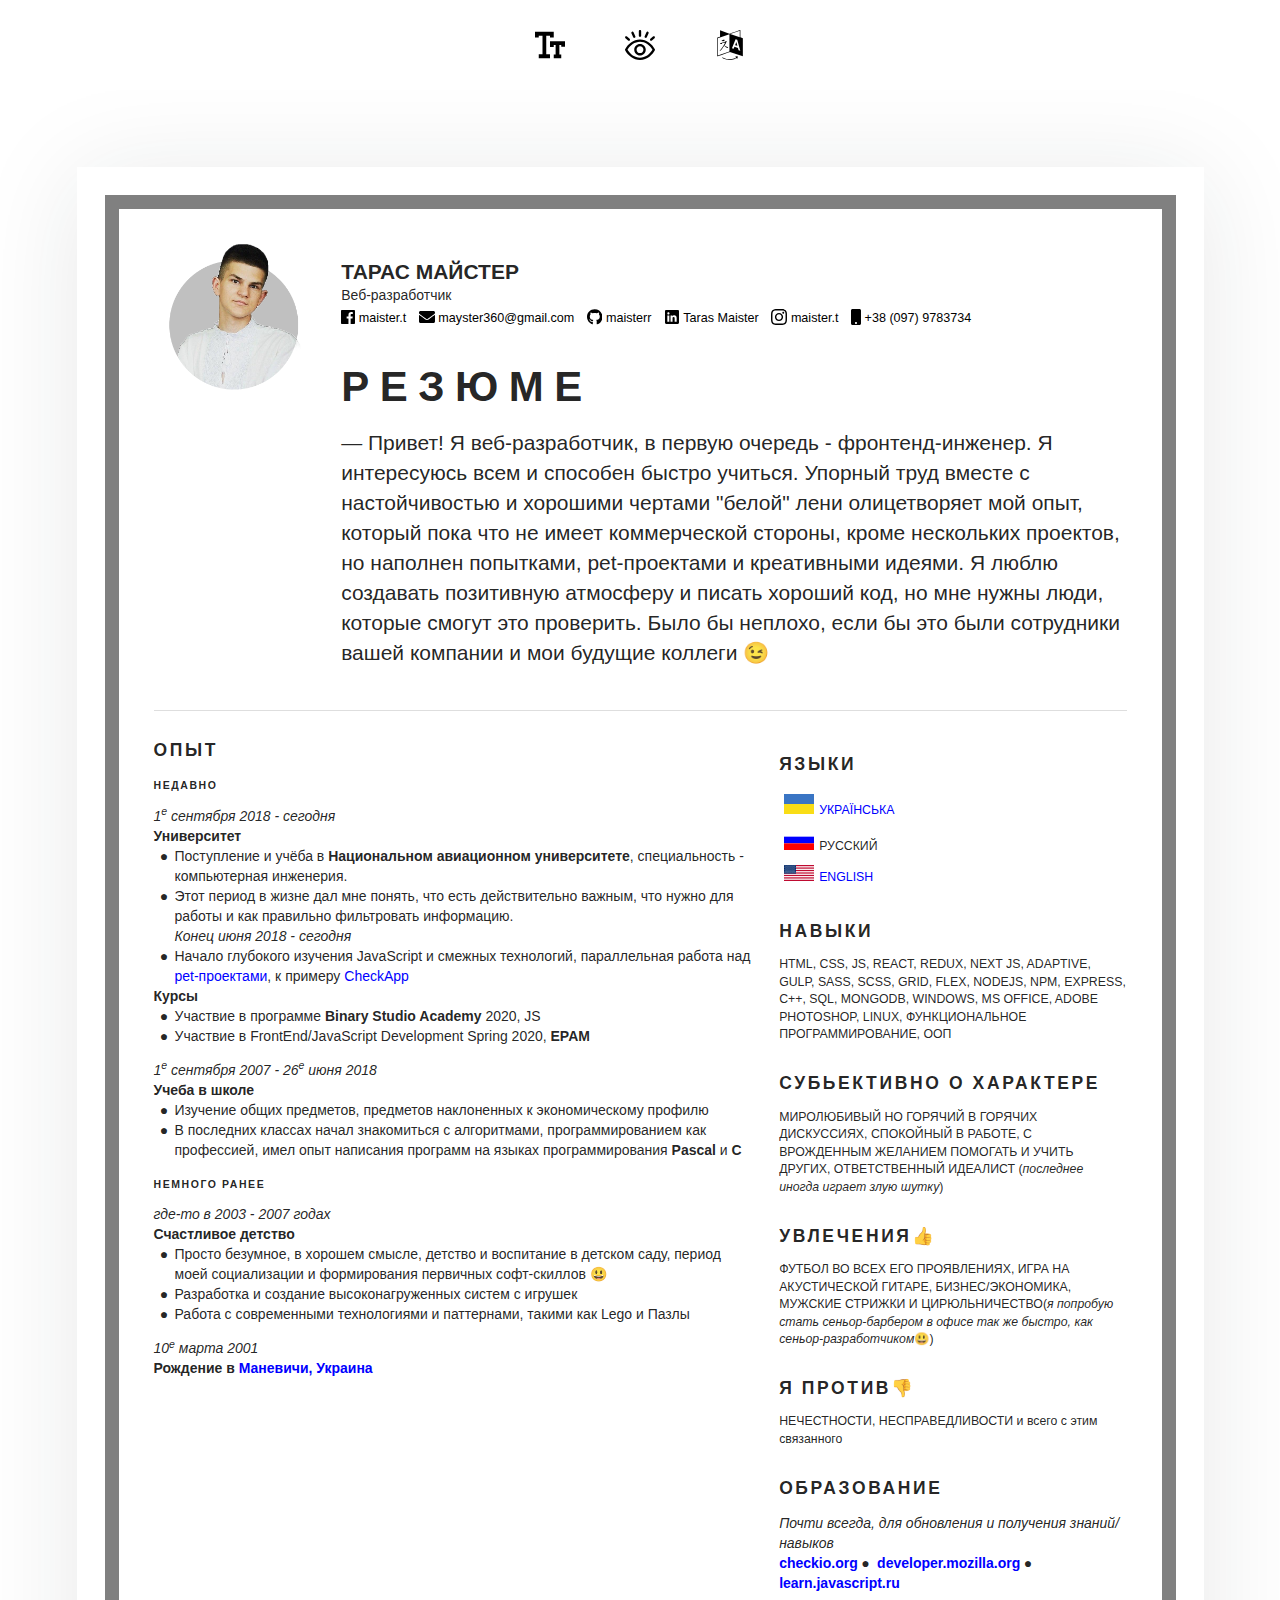
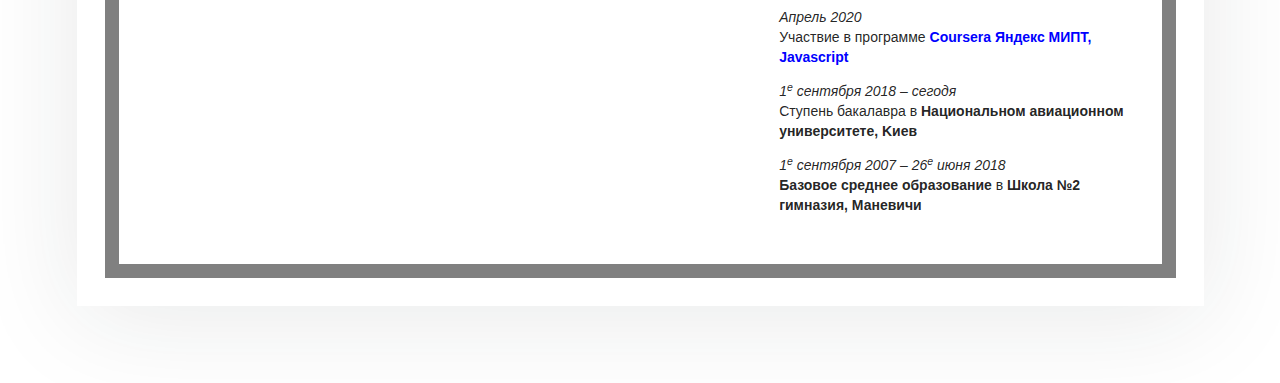
==== ru/index.html @ 19a59d77 "add change language accesability button" ====
<!DOCTYPE html>
<html lang="ru">
  <head>
    <meta charset="utf-8">
    <meta http-equiv="x-ua-compatible" content="ie=edge">
    <meta name="description" content="Мой сообственный собственный сайт.">
    <meta name="google" content="nositelinkssearchbox">
    <meta name="google" content="notranslate">
    <meta name="googlebot" content="index,follow">
    <meta name="robots" content="index,follow">
    <meta name="subject" content="Это просто резюме.">
    <meta name="twitter:card" content="summary_large_image">
    <meta name="viewport" content="width=device-width, initial-scale=1">
    <meta name="theme-color" content="white">
    <meta property="og:description" content="&mdash; Привет! Я веб-разработчик, в первую очередь - фронтенд-инженер. Я интересуюсь всем и способен быстро учиться.
Упорный труд вместе с настойчивостью и хорошими чертами лени олицетворяет мой опыт, который пока что не имеет коммерческой стороны, кроме нескольких проектов, но наполнен попытками, pet-проектами и креативными идеями. Я люблю создавать позитивную атмосферу и писать хороший код, но мне нужны люди, которые смогут это проверить. Было бы неплохо, если бы это были сотрудники вашей компании и мои будущие коллеги">
    <meta property="og:locale" content="ru_RU">
    <meta property="og:title" content="Тарас Майстер &mdash; Резюме">
    <meta property="og:type" content="website">
    <link rel="apple-touch-icon-precomposed" sizes="57x57" href="../assets/images/favicon/apple-touch-icon-57x57.png" />
    <link rel="apple-touch-icon-precomposed" sizes="114x114" href="../assets/images/favicon/apple-touch-icon-114x114.png" />
    <link rel="apple-touch-icon-precomposed" sizes="72x72" href="../assets/images/favicon/apple-touch-icon-72x72.png" />
    <link rel="apple-touch-icon-precomposed" sizes="144x144" href="../assets/images/favicon/apple-touch-icon-144x144.png" />
    <link rel="apple-touch-icon-precomposed" sizes="60x60" href="../assets/images/favicon/apple-touch-icon-60x60.png" />
    <link rel="apple-touch-icon-precomposed" sizes="120x120" href="../assets/images/favicon/apple-touch-icon-120x120.png" />
    <link rel="apple-touch-icon-precomposed" sizes="76x76" href="../assets/images/favicon/apple-touch-icon-76x76.png" />
    <link rel="apple-touch-icon-precomposed" sizes="152x152" href="../assets/images/favicon/apple-touch-icon-152x152.png" />
    <link rel="icon" type="image/png" href="../assets/images/favicon/favicon-196x196.png" sizes="196x196" />
    <link rel="icon" type="image/png" href="../assets/images/favicon/favicon-96x96.png" sizes="96x96" />
    <link rel="icon" type="image/png" href="../assets/images/favicon/favicon-32x32.png" sizes="32x32" />
    <link rel="icon" type="image/png" href="../assets/images/favicon/favicon-16x16.png" sizes="16x16" />
    <link rel="icon" type="image/png" href="../assets/images/favicon/favicon-128.png" sizes="128x128" />
    <meta name="application-name" content="&nbsp;"/>
    <meta name="msapplication-TileColor" content="#FFFFFF" />
    <meta name="msapplication-TileImage" content="../assets/images/favicon/mstile-144x144.png" />
    <meta name="msapplication-square70x70logo" content="../assets/images/favicon/mstile-70x70.png" />
    <meta name="msapplication-square150x150logo" content="../assets/images/favicon/mstile-150x150.png" />
    <meta name="msapplication-wide310x150logo" content="../assets/images/favicon/mstile-310x150.png" />
    <meta name="msapplication-square310x310logo" content="../assets/images/favicon/mstile-310x310.png" />

    <title>Тарас Майстер &mdash; Резюме</title>
    <link rel="stylesheet" href="../assets/styles/base.css">
    <link rel="stylesheet" href="../assets/styles/style.css">
  </head>
  <body>
  <div class="accessibility">
    <svg xmlns="http://www.w3.org/2000/svg" id="font-size" class="accessibility-icon" viewBox="0 0 467.765 467.765">
      <title>Изменить размер шрифта</title>
      <path d="m175.412 87.706h58.471v29.235h58.471v-87.706h-292.354v87.706h58.471v-29.235h58.471v292.353h-58.471v58.471h175.383v-58.471h-58.442z"/><path d="m233.882 175.412v87.706h58.471v-29.235h29.235v146.176h-29.235v58.471h116.941v-58.471h-29.235v-146.177h29.235v29.235h58.471v-87.706h-233.883z"/></svg>
    <svg xmlns="http://www.w3.org/2000/svg" id="color-inversion" class="accessibility-icon" viewBox="0 0 512 512">
      <title>Инвертировать цвета</title>
      <g><path d="m509.796 326.874c-44.857-87.465-142.483-166.874-253.796-166.874-112.094 0-209.436 80.377-253.796 166.874-2.938 5.729-2.938 12.523 0 18.253 44.857 87.464 142.483 166.873 253.796 166.873 126.04 0 218.947-98.922 253.796-166.874 2.938-5.729 2.938-12.523 0-18.252zm-253.796 145.126c-90.776 0-166.974-60.307-212.956-136 45.473-74.855 121.428-136 212.956-136 91.137 0 167.232 60.735 212.956 136-46.194 76.038-122.697 136-212.956 136zm-249.697-360.828c7.39-8.209 20.037-8.871 28.246-1.48l44.544 40.107c8.208 7.392 8.871 20.037 1.48 28.246-7.391 8.21-20.038 8.87-28.246 1.48l-44.544-40.108c-8.208-7.39-8.871-20.036-1.48-28.245zm229.697-11.172v-80c0-11.045 8.954-20 20-20s20 8.955 20 20v80c0 11.045-8.954 20-20 20s-20-8.955-20-20zm-126.8-44.545c-4.493-10.091.045-21.913 10.136-26.406 10.092-4.493 21.913.045 26.406 10.136l30.587 68.7c4.493 10.09-.045 21.913-10.136 26.406-10.062 4.479-21.898-.014-26.406-10.136zm322.227 122.59c-7.391-8.208-6.729-20.854 1.48-28.246l44.544-40.107c8.208-7.391 20.855-6.729 28.246 1.48 7.391 8.208 6.729 20.854-1.48 28.245l-44.544 40.108c-8.211 7.392-20.856 6.727-28.246-1.48zm-95.757-70.16 30.587-68.7c4.493-10.091 16.315-14.629 26.406-10.136s14.629 16.315 10.136 26.406l-30.587 68.699c-4.513 10.137-16.36 14.609-26.406 10.137-10.09-4.493-14.628-16.315-10.136-26.406zm-79.67 129.865c-54.175 0-98.25 44.075-98.25 98.25s44.075 98.25 98.25 98.25 98.25-44.075 98.25-98.25-44.075-98.25-98.25-98.25zm0 156.5c-32.119 0-58.25-26.131-58.25-58.25s26.131-58.25 58.25-58.25 58.25 26.131 58.25 58.25-26.131 58.25-58.25 58.25z"/></g></svg>
    <svg xmlns="http://www.w3.org/2000/svg" id="language-switch" class="accessibility-icon" viewBox="0 0 1792 1792">
      <title>Изменить язык</title>
      <path d="M782 1078q-1 3-12.5-.5t-31.5-11.5l-20-9q-44-20-87-49-7-5-41-31.5t-38-28.5q-67 103-134 181-81 95-105 110-4 2-19.5 4t-18.5 0q6-4 82-92 21-24 85.5-115t78.5-118q17-30 51-98.5t36-77.5q-8-1-110 33-8 2-27.5 7.5t-34.5 9.5-17 5q-2 2-2 10.5t-1 9.5q-5 10-31 15-23 7-47 0-18-4-28-21-4-6-5-23 6-2 24.5-5t29.5-6q58-16 105-32 100-35 102-35 10-2 43-19.5t44-21.5q9-3 21.5-8t14.5-5.5 6 .5q2 12-1 33 0 2-12.5 27t-26.5 53.5-17 33.5q-25 50-77 131l64 28q12 6 74.5 32t67.5 28q4 1 10.5 25.5t4.5 30.5zm-205-486q3 15-4 28-12 23-50 38-30 12-60 12-26-3-49-26-14-15-18-41l1-3q3 3 19.5 5t26.5 0 58-16q36-12 55-14 17 0 21 17zm698 129l63 227-139-42zm-1108 800l694-232v-1032l-694 233v1031zm1241-317l102 31-181-657-100-31-216 536 102 31 45-110 211 65zm-503-962l573 184v-380zm311 1323l158 13-54 160-40-66q-130 83-276 108-58 12-91 12h-84q-79 0-199.5-39t-183.5-85q-8-7-8-16 0-8 5-13.5t13-5.5q4 0 18 7.5t30.5 16.5 20.5 11q73 37 159.5 61.5t157.5 24.5q95 0 167-14.5t157-50.5q15-7 30.5-15.5t34-19 28.5-16.5zm448-1079v1079l-774-246q-14 6-375 127.5t-368 121.5q-13 0-18-13 0-1-1-3v-1078q3-9 4-10 5-6 20-11 106-35 149-50v-384l558 198q2 0 160.5-55t316-108.5 161.5-53.5q20 0 20 21v418z"/></svg>
  </div>
  <main>
    <article>
      <div class="page" style="border-color: gray;">
        <div class="stackable grid">
          <div class="row">
            <div class="three wide center aligned column">
              <div class="avatar-wrapper">
                <object class="avatar" data="../assets/images/avatar.png" role="img" aria-label="My photo"></object>
              </div>
            </div>
            <div class="thirteen wide column">
              <div class="stackable grid">
                <div class="sixteen wide column">
                  <h1 class="name">Тарас Майстер</h1>
                  <div class="job">Веб-разработчик</div>
                  <ul class="contacts">
                    <li>
                      <a href="https://www.facebook.com/maister.t" rel="author" class="facebook">
                        <svg class="icon" xmlns="http://www.w3.org/2000/svg" viewBox="0 0 448 512"><path d="M448 56.7v398.5c0 13.7-11.1 24.7-24.7 24.7H309.1V306.5h58.2l8.7-67.6h-67v-43.2c0-19.6 5.4-32.9 33.5-32.9h35.8v-60.5c-6.2-.8-27.4-2.7-52.2-2.7-51.6 0-87 31.5-87 89.4v49.9h-58.4v67.6h58.4V480H24.7C11.1 480 0 468.9 0 455.3V56.7C0 43.1 11.1 32 24.7 32h398.5c13.7 0 24.8 11.1 24.8 24.7z"/></svg>
                        <span>maister.t</span>
                      </a>
                    </li>
                    <li>
                      <a href="mailto:mayster360@gmail.com" rel="author" class="mail">
                        <svg class="icon" xmlns="http://www.w3.org/2000/svg" viewBox="0 0 512 512"><path d="M502.3 190.8c3.9-3.1 9.7-.2 9.7 4.7V400c0 26.5-21.5 48-48 48H48c-26.5 0-48-21.5-48-48V195.6c0-5 5.7-7.8 9.7-4.7 22.4 17.4 52.1 39.5 154.1 113.6 21.1 15.4 56.7 47.8 92.2 47.6 35.7.3 72-32.8 92.3-47.6 102-74.1 131.6-96.3 154-113.7zM256 320c23.2.4 56.6-29.2 73.4-41.4 132.7-96.3 142.8-104.7 173.4-128.7 5.8-4.5 9.2-11.5 9.2-18.9v-19c0-26.5-21.5-48-48-48H48C21.5 64 0 85.5 0 112v19c0 7.4 3.4 14.3 9.2 18.9 30.6 23.9 40.7 32.4 173.4 128.7 16.8 12.2 50.2 41.8 73.4 41.4z"></path></svg>
                        <span>mayster360@gmail.com</span>
                      </a>
                    </li>
                    <li>
                      <a href="https://github.com/maisterr" rel="author" class="github">
                        <svg class="icon" xmlns="http://www.w3.org/2000/svg" viewBox="0 0 496 512"><path d="M165.9 397.4c0 2-2.3 3.6-5.2 3.6-3.3.3-5.6-1.3-5.6-3.6 0-2 2.3-3.6 5.2-3.6 3-.3 5.6 1.3 5.6 3.6zm-31.1-4.5c-.7 2 1.3 4.3 4.3 4.9 2.6 1 5.6 0 6.2-2s-1.3-4.3-4.3-5.2c-2.6-.7-5.5.3-6.2 2.3zm44.2-1.7c-2.9.7-4.9 2.6-4.6 4.9.3 2 2.9 3.3 5.9 2.6 2.9-.7 4.9-2.6 4.6-4.6-.3-1.9-3-3.2-5.9-2.9zM244.8 8C106.1 8 0 113.3 0 252c0 110.9 69.8 205.8 169.5 239.2 12.8 2.3 17.3-5.6 17.3-12.1 0-6.2-.3-40.4-.3-61.4 0 0-70 15-84.7-29.8 0 0-11.4-29.1-27.8-36.6 0 0-22.9-15.7 1.6-15.4 0 0 24.9 2 38.6 25.8 21.9 38.6 58.6 27.5 72.9 20.9 2.3-16 8.8-27.1 16-33.7-55.9-6.2-112.3-14.3-112.3-110.5 0-27.5 7.6-41.3 23.6-58.9-2.6-6.5-11.1-33.3 2.6-67.9 20.9-6.5 69 27 69 27 20-5.6 41.5-8.5 62.8-8.5s42.8 2.9 62.8 8.5c0 0 48.1-33.6 69-27 13.7 34.7 5.2 61.4 2.6 67.9 16 17.7 25.8 31.5 25.8 58.9 0 96.5-58.9 104.2-114.8 110.5 9.2 7.9 17 22.9 17 46.4 0 33.7-.3 75.4-.3 83.6 0 6.5 4.6 14.4 17.3 12.1C428.2 457.8 496 362.9 496 252 496 113.3 383.5 8 244.8 8zM97.2 352.9c-1.3 1-1 3.3.7 5.2 1.6 1.6 3.9 2.3 5.2 1 1.3-1 1-3.3-.7-5.2-1.6-1.6-3.9-2.3-5.2-1zm-10.8-8.1c-.7 1.3.3 2.9 2.3 3.9 1.6 1 3.6.7 4.3-.7.7-1.3-.3-2.9-2.3-3.9-2-.6-3.6-.3-4.3.7zm32.4 35.6c-1.6 1.3-1 4.3 1.3 6.2 2.3 2.3 5.2 2.6 6.5 1 1.3-1.3.7-4.3-1.3-6.2-2.2-2.3-5.2-2.6-6.5-1zm-11.4-14.7c-1.6 1-1.6 3.6 0 5.9 1.6 2.3 4.3 3.3 5.6 2.3 1.6-1.3 1.6-3.9 0-6.2-1.4-2.3-4-3.3-5.6-2z"/></svg>
                        <span>maisterr</span>
                      </a>
                    </li>
                    <li>
                      <a href="https://www.linkedin.com/in/taras-maister-688119186/" rel="author" class="linkedin">
                        <svg class="icon" xmlns="http://www.w3.org/2000/svg" viewBox="0 0 512 512"><path d="M444.17 32H70.28C49.85 32 32 46.7 32 66.89v374.72C32 461.91 49.85 480 70.28 480h373.78c20.54 0 35.94-18.21 35.94-38.39V66.89C480.12 46.7 464.6 32 444.17 32zm-273.3 373.43h-64.18V205.88h64.18zM141 175.54h-.46c-20.54 0-33.84-15.29-33.84-34.43c0-19.49 13.65-34.42 34.65-34.42s33.85 14.82 34.31 34.42c-.01 19.14-13.31 34.43-34.66 34.43zm264.43 229.89h-64.18V296.32c0-26.14-9.34-44-32.56-44c-17.74 0-28.24 12-32.91 23.69c-1.75 4.2-2.22 9.92-2.22 15.76v113.66h-64.18V205.88h64.18v27.77c9.34-13.3 23.93-32.44 57.88-32.44c42.13 0 74 27.77 74 87.64z"/></svg>
                        <span>Taras Maister</span>
                      </a>
                    </li>
                    <li>
                      <a href="https://instagram.com/maister.t" rel="author" class="instagram">
                        <svg class="icon" xmlns="http://www.w3.org/2000/svg" viewBox="0 0 511 511.9"><path d="m510.949219 150.5c-1.199219-27.199219-5.597657-45.898438-11.898438-62.101562-6.5-17.199219-16.5-32.597657-29.601562-45.398438-12.800781-13-28.300781-23.101562-45.300781-29.5-16.296876-6.300781-34.898438-10.699219-62.097657-11.898438-27.402343-1.300781-36.101562-1.601562-105.601562-1.601562s-78.199219.300781-105.5 1.5c-27.199219 1.199219-45.898438 5.601562-62.097657 11.898438-17.203124 6.5-32.601562 16.5-45.402343 29.601562-13 12.800781-23.097657 28.300781-29.5 45.300781-6.300781 16.300781-10.699219 34.898438-11.898438 62.097657-1.300781 27.402343-1.601562 36.101562-1.601562 105.601562s.300781 78.199219 1.5 105.5c1.199219 27.199219 5.601562 45.898438 11.902343 62.101562 6.5 17.199219 16.597657 32.597657 29.597657 45.398438 12.800781 13 28.300781 23.101562 45.300781 29.5 16.300781 6.300781 34.898438 10.699219 62.101562 11.898438 27.296876 1.203124 36 1.5 105.5 1.5s78.199219-.296876 105.5-1.5c27.199219-1.199219 45.898438-5.597657 62.097657-11.898438 34.402343-13.300781 61.601562-40.5 74.902343-74.898438 6.296876-16.300781 10.699219-34.902343 11.898438-62.101562 1.199219-27.300781 1.5-36 1.5-105.5s-.101562-78.199219-1.300781-105.5zm-46.097657 209c-1.101562 25-5.300781 38.5-8.800781 47.5-8.601562 22.300781-26.300781 40-48.601562 48.601562-9 3.5-22.597657 7.699219-47.5 8.796876-27 1.203124-35.097657 1.5-103.398438 1.5s-76.5-.296876-103.402343-1.5c-25-1.097657-38.5-5.296876-47.5-8.796876-11.097657-4.101562-21.199219-10.601562-29.398438-19.101562-8.5-8.300781-15-18.300781-19.101562-29.398438-3.5-9-7.699219-22.601562-8.796876-47.5-1.203124-27-1.5-35.101562-1.5-103.402343s.296876-76.5 1.5-103.398438c1.097657-25 5.296876-38.5 8.796876-47.5 4.101562-11.101562 10.601562-21.199219 19.203124-29.402343 8.296876-8.5 18.296876-15 29.398438-19.097657 9-3.5 22.601562-7.699219 47.5-8.800781 27-1.199219 35.101562-1.5 103.398438-1.5 68.402343 0 76.5.300781 103.402343 1.5 25 1.101562 38.5 5.300781 47.5 8.800781 11.097657 4.097657 21.199219 10.597657 29.398438 19.097657 8.5 8.300781 15 18.300781 19.101562 29.402343 3.5 9 7.699219 22.597657 8.800781 47.5 1.199219 27 1.5 35.097657 1.5 103.398438s-.300781 76.300781-1.5 103.300781zm0 0"/><path d="m256.449219 124.5c-72.597657 0-131.5 58.898438-131.5 131.5s58.902343 131.5 131.5 131.5c72.601562 0 131.5-58.898438 131.5-131.5s-58.898438-131.5-131.5-131.5zm0 216.800781c-47.097657 0-85.300781-38.199219-85.300781-85.300781s38.203124-85.300781 85.300781-85.300781c47.101562 0 85.300781 38.199219 85.300781 85.300781s-38.199219 85.300781-85.300781 85.300781zm0 0"/><path d="m423.851562 119.300781c0 16.953125-13.746093 30.699219-30.703124 30.699219-16.953126 0-30.699219-13.746094-30.699219-30.699219 0-16.957031 13.746093-30.699219 30.699219-30.699219 16.957031 0 30.703124 13.742188 30.703124 30.699219zm0 0"/></svg>
                        <span>maister.t</span>
                      </a>
                    </li>
                    <li>
                      <a href="tel:+380979783734" rel="author" class="phone">
                        <svg class="icon" xmlns="http://www.w3.org/2000/svg" viewBox="0 0 320 512"><path d="M272 0H48C21.5 0 0 21.5 0 48v416c0 26.5 21.5 48 48 48h224c26.5 0 48-21.5 48-48V48c0-26.5-21.5-48-48-48zM160 480c-17.7 0-32-14.3-32-32s14.3-32 32-32 32 14.3 32 32-14.3 32-32 32z"></path></svg>
                        <span>+38 (097) 9783734</span>
                      </a>
                    </li>
                  </ul>
                </div>
                <div class="sixteen wide mobile only column">
                  <div class="divider"></div>
                </div>
                <div class="sixteen wide column">
                  <h2>Резюме</h2>
                  <p>&mdash; Привет! Я веб-разработчик, в первую очередь - фронтенд-инженер. Я интересуюсь всем и способен быстро учиться.
                    Упорный труд вместе с настойчивостью и хорошими чертами "белой" лени олицетворяет мой опыт, который пока что не имеет коммерческой стороны, кроме нескольких проектов, но наполнен попытками, pet-проектами и креативными идеями. Я люблю создавать позитивную атмосферу и писать хороший код, но мне нужны люди, которые смогут это проверить. Было бы неплохо, если бы это были сотрудники вашей компании и мои будущие коллеги &#128521;</p>
                </div>
              </div>
            </div>
          </div>
          <div class="row">
            <div class="sixteen wide column">
              <div class="divider"></div>
            </div>
          </div>
          <div class="row">
            <div class="ten wide column">
              <h3>Опыт</h3>
              <h6>Недавно</h6>
              <ul class="timeline">
                <li>
                  <p><em>1<sup>е</sup> сентября 2018 - сегодня</em></p>
                  <p><strong>Университет</strong></p>
                  <ul>
                    <li>Поступление и учёба в <strong>Национальном авиационном университете</strong>, специальность - компьютерная инженерия.</li>
                    <li>Этот период в жизне дал мне понять, что есть действительно важным, что нужно для работы  и как правильно фильтровать информацию.</li>
                    <p><em>Конец июня 2018 - сегодня</em></p>
                    <li>Начало глубокого изучения JavaScript и смежных технологий, параллельная работа над <a href="https://github.com/maisteRR?tab=repositories">pet-проектами</a>, к примеру <a href="https://github.com/maisteRR/checkApp">CheckApp</a></li>
                  </ul>
                  <p><strong>Курсы</strong></p>
                  <ul>
                    <li>Участвие в программе <strong>Binary Studio Academy</strong> 2020, JS</li>
                    <li>Участвие в FrontEnd/JavaScript Development Spring 2020, <strong>EPAM</strong></li>
                  </ul>
                </li>
              <li>
                <p><em>1<sup>е</sup> сентября 2007 - 26<sup>е</sup> июня 2018</em></p>
                <p><strong>Учеба в школе</strong></p>
                <ul>
                  <li>Изучение общих предметов, предметов наклоненных к экономическому профилю</li>
                  <li>В последних классах начал знакомиться с алгоритмами, программированием как профессией, имел опыт написания программ на языках программирования <strong>Pascal</strong> и <strong>C</strong> </li>
                </ul>
              </li>
              </ul>
                <h6>Немного ранее</h6>
              <ul class="timeline">
                <li>
                  <p><em>где-то в 2003 - 2007 годах</em></p>
                  <p><strong>Счастливое детство</strong></p>
                  <ul>
                    <li>Просто безумное, в хорошем смысле, детство и воспитание в детском саду, период моей социализации и формирования первичных софт-скиллов &#128515;</li>
                    <li>Разработка и создание высоконагруженных систем с игрушек</li>
                    <li>Работа с современными технологиями и паттернами, такими как Lego и Пазлы</li>
                  </ul>
                </li>
                <li>
                  <p><em>10<sup>е</sup> марта 2001</em></p>
                  <p><strong>Рождение в <a href="https://www.google.com.ua/maps/place/%D0%9C%D0%B0%D0%BD%D0%B5%D0%B2%D0%B8%D1%87%D0%B8,+%D0%92%D0%BE%D0%BB%D1%8B%D0%BD%D1%81%D0%BA%D0%B0%D1%8F+%D0%BE%D0%B1%D0%BB%D0%B0%D1%81%D1%82%D1%8C/@51.2923498,25.5120987,13z/data=!3m1!4b1!4m5!3m4!1s0x472676f485865aab:0xc7ecad5a96c66866!8m2!3d51.2906483!4d25.5612825?hl=ua" rel="external">Маневичи, Украина</a></strong></p>
                </li>
              </ul>
            </div>
            <div class="six wide column">
              <section>
                <h3>Языки</h3>
                <p class="tags small">
                  <a href="../uk" rel="external"><span class="flag ua">УКРАЇНСЬКА</span></a>
                  <span class="flag ru">РУССКИЙ</span>
                  <a href="../" rel="external"><span class="flag en">ENGLISH</span></a>
                </p>
              </section>
              <section>
                <h3>Навыки</h3>
                <p class="tags small">HTML, CSS, JS, REACT, REDUX, NEXT JS, ADAPTIVE, GULP, SASS, SCSS, GRID, FLEX, NODEJS, NPM, EXPRESS, C++, SQL, MONGODB, WINDOWS, MS OFFICE, ADOBE PHOTOSHOP, LINUX, ФУНКЦИОНАЛЬНОЕ ПРОГРАММИРОВАНИЕ, OOП</p>
              </section>
              <section>
                <h3>Субьективно о характере</h3>
                <p class="tags small">МИРОЛЮБИВЫЙ НО ГОРЯЧИЙ В ГОРЯЧИХ ДИСКУССИЯХ, СПОКОЙНЫЙ В РАБОТЕ, С ВРОЖДЕННЫМ ЖЕЛАНИЕМ ПОМОГАТЬ И УЧИТЬ ДРУГИХ, ОТВЕТСТВЕННЫЙ ИДЕАЛИСТ (<em>последнее иногда играет злую шутку</em>)</p>
              </section>
              <section>
                <h3>Увлечения&#128077;</h3>
                <p class="tags small">ФУТБОЛ ВО ВСЕХ ЕГО ПРОЯВЛЕНИЯХ, ИГРА НА АКУСТИЧЕСКОЙ ГИТАРЕ, БИЗНЕС/ЭКОНОМИКА, МУЖСКИЕ СТРИЖКИ И ЦИРЮЛЬНИЧЕСТВО(<em>я попробую стать сеньор-барбером в офисе так же быстро, как сеньор-разработчиком</em>&#128515;)</p>
              </section>
              <section>
                <h3>Я против&#128078;</h3>
                <p class="tags small">НЕЧЕСТНОСТИ, НЕСПРАВЕДЛИВОСТИ и всего с этим связанного</p>
              </section>
              <section>
                <h3>Образование</h3>
                <ul class="timeline">
                  <li>
                    <div><em>Почти всегда, для обновления и получения знаний/навыков</em></div>
                    <p class="tags bulleted">
                      <span class="tag"><a href="https://checkio.org/" rel="external"><strong>checkio.org</strong></a></span>
                      <span class="tag"><a href="https://developer.mozilla.org/" rel="external"><strong>developer.mozilla.org</strong></a></span>
                      <span class="tag"><a href="https://learn.javascript.ru/" rel="external"><strong>learn.javascript.ru</strong></a></span>
                    </p>
                  </li>
                  <li>
                    <div><em>Апрель 2020</em></div>
                    <div>Участвие в программе <a href="https://www.coursera.org/account/accomplishments/verify/WKU7RLFSVSRS?utm_source=link&utm_campaign=copybutton_certificate" rel="external"><strong>Coursera Яндекс MИПТ, Javascript</strong></a></div>
                  </li>
                  <li>
                    <div><em>1<sup>е</sup> сентября 2018 &ndash; сегодя</em></div>
                    <div>Ступень бакалавра в <strong>Национальном авиационном университете, Kиев</strong></div>
                  </li>
                  <li>
                    <div><em>1<sup>е</sup> сентября 2007 &ndash; 26<sup>е</sup> июня 2018</em></div>
                    <div><strong>Базовое среднее образование </strong> в <strong>Школа №2 гимназия, Маневичи</strong></div>
                  </li>
                </ul>
              </section>
              <!-- Articles -->
            </div>
          </div>
        </div>
      </div>
    </article>
  </main>
  <script src="../assets/scripts/main.js"></script>
  </body>
</html>
---- assets/styles/base.css ----
::-moz-selection {
    background: yellow;
}
::selection {
    background: yellow;
}
*,
*:before,
*:after {
    box-sizing: inherit;
}
html {
    font-size: 14px;
    -webkit-text-size-adjust: 100%;
    text-size-adjust: 100%;
    box-sizing: border-box;
}
html,
body {
    margin: 0;
    line-height: 1.4285em;
    color: rgba(0, 0, 0, 0.87);
}
body {
    font-family: -apple-system, BlinkMacSystemFont, "Segoe UI", Roboto,
    Oxygen-Sans, Ubuntu, Cantarell, "Helvetica Neue", sans-serif;
}
h1,
h2,
h3,
h4,
h5 {
    line-height: 1.28571429em;
    margin: 0 0 1rem 0;
    font-weight: bold;
    padding: 0;
}
h1:last-child,
h2:last-child,
h3:last-child,
h4:last-child,
h5:last-child {
    margin-bottom: 0;
}
h1,
h2,
h3 {
    text-transform: uppercase;
}
h1 {
    font-weight: 900;
    font-size: 1.5rem;
    margin-bottom: 0;
}
h2 {
    font-weight: 900;
    font-size: 3rem;
    letter-spacing: 0.25em;
}
h2 + p {
    font-weight: 300;
    font-size: 1.5rem;
    margin-bottom: 0.25em;
}
h3 {
    font-weight: 700;
    font-size: 1.25rem;
    letter-spacing: 0.15em;
}
h4 {
    font-size: 1.125rem;
}
h5 {
    font-size: 1rem;
}
h6 {
    font-size: 0.75rem;
    letter-spacing: 0.15em;
    text-transform: uppercase;
    margin: 0 0 1em 0;
}
section {
    padding: 1em 0;
}
p {
    margin: 0 0 1em;
    line-height: 1.4285em;
}
p:first-child {
    margin-top: 0;
}
p:last-child {
    margin-bottom: 0;
}
strong {
    font-weight: 600;
}
small {
    font-size: 80%;
}
ul,
ol {
    list-style: none outside none;
    padding-left: 1.5em;
    margin: 0;
}
ol {
    counter-reset: ol-counter;
}
li {
    list-style: none outside none;
}
ul > li:before {
    content: "●";
    font-family: "Arial";
    float: left;
    width: 1.5em;
    margin-left: -1.5em;
    text-align: center;
}
ol > li:before {
    content: counter(ol-counter);
    counter-increment: ol-counter;
    float: left;
    width: 1rem;
    border-radius: 0.25em;
    background: transparent;
    color: inherit;
    font-weight: bold;
    font-size: 0.7em;
    font-family: inherit;
    display: flex;
    align-items: center;
    justify-content: center;
    margin-left: calc(-1.5rem + 0.5rem / 2);
    height: 1rem;
    margin-top: calc((1.4285rem - 1rem) / 2);
}
ol.inverted > li:before {
    background: black;
    color: white;
    font-weight: normal;
}
a {
    color: blue;
    background-color: transparent;
    text-decoration: none;
}
a[rel="external"]:not(.label):hover,
a.language:hover span {
    text-decoration: underline;
}

/* Prevent `sub` and `sup` elements from affecting the line height in all browsers */
sub,
sup {
    font-size: 75%;
    line-height: 0;
    position: relative;
    vertical-align: baseline;
}
sub {
    bottom: -0.25em;
}
sup {
    top: -0.5em;
}

/* Remove the border on images inside links in IE 10 */
img {
    border-style: none;
}

/* Change the font styles in all browsers, remove the margin in Firefox and Safari */
button,
input {
    font-family: inherit;
    font-size: 100%;
    line-height: 1.15;
    margin: 0;
}

/* Show the overflow in IE and Edge */
button,
input {
    overflow: visible;
}

/* Remove the inheritance of text transform in Edge, Firefox, and IE */
button {
    text-transform: none;
}

/* Correct the inability to style clickable types in iOS and Safari	*/
button,
[type="button"] {
    -webkit-appearance: button;
    appearance: button;
}

/* Remove the inner border and padding in Firefox	*/
button::-moz-focus-inner,
[type="button"]::-moz-focus-inner {
    border-style: none;
    padding: 0;
}

/* Restore the focus styles unset by the previous rule */
button:-moz-focusring,
[type="button"]:-moz-focusring {
    outline: 1px dotted ButtonText;
}

/* Add the correct box sizing in IE 10, remove the padding in IE 10 */
[type="checkbox"] {
    box-sizing: border-box;
    padding: 0;
}

/* Utiltities */
.nowrap {
    white-space: nowrap;
}

/* Article */
article {
    max-width: 100%;
    margin-left: auto;
    margin-right: auto;
}
@media only screen and (min-width: 768px) and (max-width: 991px) {
    article {
        width: 723px;
        margin-top: calc((100% - 723px) / 2);
        margin-bottom: calc((100% - 723px) / 2);
    }
}
@media only screen and (min-width: 992px) and (max-width: 1199px) {
    article {
        width: 933px;
        margin-top: calc((100% - 933px) / 2);
        margin-bottom: calc((100% - 933px) / 2);
    }
}
@media only screen and (min-width: 1200px) {
    article {
        width: 1127px;
        margin-top: calc((100% - 1127px) / 2);
        margin-bottom: calc((100% - 1127px) / 2);
    }
}

/* Page */
.page {
    position: relative;
    padding: 3em;
    background: white;
    box-shadow: 0 10px 100px 0 rgba(34, 36, 38, 0.1);
    transition: box-shadow 0.2s linear;
}
.page[style^="border-color"] {
    padding: 4.5em;
}
.page[style^="border-color"]:before {
    content: " ";
    display: block;
    position: absolute;
    left: 2em;
    top: 2em;
    right: 2em;
    bottom: 2em;
    border-color: inherit;
    border-width: 1em;
    border-style: solid;
    pointer-events: none;
    transition: border-color 0.2s ease-in-out;
}
@media only screen {
    .page:hover {
        box-shadow: 0 10px 100px 0 rgba(34, 36, 38, 0.3);
    }
}
@media only screen and (max-width: 767px) {
    .page,
    .page[style^="border-color"] {
        padding: 0;
    }
    .page[style^="border-color"]:before {
        display: none;
    }
}

/**
 * # Semantic UI - 2.4.2
 * https://github.com/Semantic-Org/Semantic-UI
 * https://www.semantic-ui.com/
 * Copyright 2014 Contributors
 * Released under the MIT license
 * https://opensource.org/licenses/MIT
 */
.grid {
    display: flex;
    flex-direction: row;
    flex-wrap: wrap;
    align-items: stretch;
    padding: 0;
    /**
     * Temporary hack to be sure avatar
     * is rendered on print preview
     */
    display: block !important;
}
.grid .grid {
    margin-left: -1em;
    margin-right: -1em;
}

/* Rows */
.grid > .row {
    position: relative;
    display: flex;
    flex-direction: row;
    flex-wrap: wrap;
    justify-content: inherit;
    align-items: stretch;
    width: 100% !important;
    padding: 0rem;
    padding-top: 1rem;
    padding-bottom: 1rem;
}

/* Columns */
/* Standard 16 column */
.grid > .column:not(.row),
.grid > .row > .column {
    position: relative;
    display: inline-block;
    width: 6.25%;
    padding-left: 1rem;
    padding-right: 1rem;
    vertical-align: top;
}
.grid > * {
    padding-left: 1rem;
    padding-right: 1rem;
}

/* Columns */
/* Vertical padding when no rows */
.grid > .column:not(.row) {
    padding-top: 1rem;
    padding-bottom: 1rem;
}
.grid > .row > .column {
    margin-top: 0;
    margin-bottom: 0;
}

/* Assume full width with one column */
.grid > .column:only-child,
.grid > .row > .column:only-child {
    width: 100%;
}

/* Column Width */
.grid > .row > [class*="one wide"].column,
.grid > .column.row > [class*="one wide"].column,
.grid > [class*="one wide"].column,
.column.grid > [class*="one wide"].column {
    width: 6.25% !important;
}
.grid > .row > [class*="two wide"].column,
.grid > .column.row > [class*="two wide"].column,
.grid > [class*="two wide"].column,
.column.grid > [class*="two wide"].column {
    width: 12.5% !important;
}
.grid > .row > [class*="three wide"].column,
.grid > .column.row > [class*="three wide"].column,
.grid > [class*="three wide"].column,
.column.grid > [class*="three wide"].column {
    width: 18.75% !important;
}
.grid > .row > [class*="four wide"].column,
.grid > .column.row > [class*="four wide"].column,
.grid > [class*="four wide"].column,
.column.grid > [class*="four wide"].column {
    width: 25% !important;
}
.grid > .row > [class*="five wide"].column,
.grid > .column.row > [class*="five wide"].column,
.grid > [class*="five wide"].column,
.column.grid > [class*="five wide"].column {
    width: 31.25% !important;
}
.grid > .row > [class*="six wide"].column,
.grid > .column.row > [class*="six wide"].column,
.grid > [class*="six wide"].column,
.column.grid > [class*="six wide"].column {
    width: 37.5% !important;
}
.grid > .row > [class*="seven wide"].column,
.grid > .column.row > [class*="seven wide"].column,
.grid > [class*="seven wide"].column,
.column.grid > [class*="seven wide"].column {
    width: 43.75% !important;
}
.grid > .row > [class*="eight wide"].column,
.grid > .column.row > [class*="eight wide"].column,
.grid > [class*="eight wide"].column,
.column.grid > [class*="eight wide"].column {
    width: 50% !important;
}
.grid > .row > [class*="nine wide"].column,
.grid > .column.row > [class*="nine wide"].column,
.grid > [class*="nine wide"].column,
.column.grid > [class*="nine wide"].column {
    width: 56.25% !important;
}
.grid > .row > [class*="ten wide"].column,
.grid > .column.row > [class*="ten wide"].column,
.grid > [class*="ten wide"].column,
.column.grid > [class*="ten wide"].column {
    width: 62.5% !important;
}
.grid > .row > [class*="eleven wide"].column,
.grid > .column.row > [class*="eleven wide"].column,
.grid > [class*="eleven wide"].column,
.column.grid > [class*="eleven wide"].column {
    width: 68.75% !important;
}
.grid > .row > [class*="twelve wide"].column,
.grid > .column.row > [class*="twelve wide"].column,
.grid > [class*="twelve wide"].column,
.column.grid > [class*="twelve wide"].column {
    width: 75% !important;
}
.grid > .row > [class*="thirteen wide"].column,
.grid > .column.row > [class*="thirteen wide"].column,
.grid > [class*="thirteen wide"].column,
.column.grid > [class*="thirteen wide"].column {
    width: 81.25% !important;
}
.grid > .row > [class*="fourteen wide"].column,
.grid > .column.row > [class*="fourteen wide"].column,
.grid > [class*="fourteen wide"].column,
.column.grid > [class*="fourteen wide"].column {
    width: 87.5% !important;
}
.grid > .row > [class*="fifteen wide"].column,
.grid > .column.row > [class*="fifteen wide"].column,
.grid > [class*="fifteen wide"].column,
.column.grid > [class*="fifteen wide"].column {
    width: 93.75% !important;
}
.grid > .row > [class*="sixteen wide"].column,
.grid > .column.row > [class*="sixteen wide"].column,
.grid > [class*="sixteen wide"].column,
.column.grid > [class*="sixteen wide"].column {
    width: 100% !important;
}

/* Center Aligned */
[class*="center aligned"].grid > .column,
[class*="center aligned"].grid > .row > .column,
.grid > [class*="center aligned"].row > .column,
.grid > [class*="center aligned"].column.column,
.grid > .row > [class*="center aligned"].column.column {
    text-align: center;
}

/* Stackable */
@media only screen and (max-width: 767px) {
    .stackable.grid > .row > .wide.column,
    .stackable.grid > .wide.column,
    .stackable.grid > .column.grid > .column,
    .stackable.grid > .column.row > .column,
    .stackable.grid > .row > .column,
    .stackable.grid > .column:not(.row),
    .grid > .stackable.row > .column {
        width: 100% !important;
        padding: 1em !important;
    }
}

/* Mobile only column */
[class*="mobile only"].grid,
.grid > [class*="mobile only"].row,
.grid > [class*="mobile only"].column,
.grid > .row > [class*="mobile only"].column {
    display: none;
}
@media only screen and (max-width: 767px) {
    [class*="mobile only"].grid,
    .grid > [class*="mobile only"].row,
    .grid > [class*="mobile only"].column,
    .grid > .row > [class*="mobile only"].column {
        display: block;
    }
}

/* Avatar */
.avatar-wrapper {
    padding: 0 1em;
    display: flex;
    align-items: center;
    justify-content: center;
}
.avatar {
    position: relative;
    max-width: 15rem;
    display: block;
    flex: 1 0 auto;
}
@media only screen and (max-width: 1199px) {
    .avatar-wrapper {
        padding: 0;
    }
}

/* Divider */
.divider {
    border-top: 1px solid rgba(222, 222, 222, 1);
}
.divider.fat {
    border-top: 0.3571428571428571em solid rgba(10, 10, 10, 1);
    width: 33%;
}

/* Language */
.language {
    font-weight: 600;
    white-space: nowrap;
}

/* Labels */
.labels > .label {
    background-color: #e8e8e8;
    border-radius: 0.28571429rem;
    color: rgba(0, 0, 0, 0.6);
    cursor: pointer;
    display: block;
    float: left;
    font-size: 0.78571429rem;
    font-weight: 600;
    line-height: 1;
    margin-bottom: 0.5em;
    padding: 0.5833em 0.833em;
    transition: background 0.1s ease;
    -webkit-transition: background 0.1s ease;
}
.labels > .label:hover {
    background-color: #e0e0e0;
    color: rgba(0, 0, 0, 0.8);
}
.labels > .label:not(:last-child) {
    margin-right: 0.5em;
}

/* Job */
.job {
    margin-bottom: 0.25rem;
}

/* Contacts */
.contacts {
    list-style: none outside none;
    display: flex;
    flex-wrap: wrap;
    padding: 0;
    margin-top: 0;
    margin-bottom: 0;
    white-space: nowrap;
    font-size: 0.9em;
    font-weight: 400;
}
.contacts li {
    margin-bottom: 0.25rem;
    margin-right: 1em;
}
.contacts li:before {
    display: none;
}
.contacts li a {
    color: black;
    transition: color 0.2s ease-in-out;
}
.contacts li a.facebook:hover {
    color: #3b5998;
}
.contacts li a.github:hover {
    color: dimgrey;
}
.contacts li a.mail:hover {
    color: dimgrey;
}
.contacts li a.skype:hover {
    color: #00aff0;
}
.contacts li a.linkedin:hover {
    color: #0077b5;
}
.contacts li a.telegram:hover {
    color: #0088cc;
}
.contacts li a.phone:hover {
    color: dimgrey;
}
.contacts li a.website {
    display: none;
}
.contacts li a .icon {
    fill: currentColor;
    height: 1.1428rem;
    vertical-align: text-bottom;
}

@media only screen and (max-width: 767px) {
    .name,
    .job,
    .contacts {
        text-align: center;
    }
    .contacts li {
        margin-right: 0;
    }
}
@media only screen and (max-width: 1199px) {
    .contacts {
        margin-top: 1em;
        flex-direction: column;
    }
}

/* Native <details> element styling */
details {
    display: block;
}
details > summary::-webkit-details-marker {
    margin-left: 0.25em;
    margin-right: 0.25em;
}
details > summary {
    display: list-item;
    cursor: pointer;
}
details > div {
    margin-top: 0.5em;
}
details > div:after {
    content: " ";
    clear: both;
    display: block;
}

/* Alternative to <details> compatible with Safari */
.details > input {
    -webkit-appearance: none;
    -moz-appearance: none;
    appearance: none;
    border: none;
    border-radius: 0;
    background: none;
    transition: 0.2s;
    cursor: pointer;
    width: 1.5em;
    display: inline-flex;
    align-items: center;
    justify-content: center;
    flex: 0 0 auto;
    height: 1.5em;
    vertical-align: top;
    outline: none;
}
.details > input:after {
    content: " ";
    border-top: 0.35em solid transparent;
    border-bottom: 0.35em solid transparent;
    border-left: 0.5em solid black;
    position: relative;
    width: 0.5em;
    height: 0.7em;
    cursor: pointer;
}
.details > input:checked {
    transform: rotate(90deg);
}
.details > label.summary {
    cursor: pointer;
}
.details > input:checked ~ div {
    display: block;
}
.details > div {
    display: none;
}
.details > div.labels {
    margin-top: 0.5em;
}
.details > div:after {
    content: " ";
    clear: both;
    display: block;
}

/* Details as a standalone block */
div.details > input:first-child {
    float: left;
}
div.details > input:first-child + label {
    width: calc(100% - 1.5em);
    padding: 0;
    display: inline-block;
}
div.details > input:first-child + label + .details-body {
    padding-left: 1.5em;
}

/* Details as a list item */
li.details {
    list-style-type: none;
}
li.details:before {
    display: none;
}
li.details > input {
    float: left;
    margin-left: -1.5em;
}

/* Highlighted list item */
li.highlighted {
    padding: 0.5em;
    background: rgba(0, 0, 0, 0.04);
    border-radius: 4px;
}

/* Bordered list item */
li.bordered {
    border: 1px solid rgba(0, 0, 0, 0.125);
    border-radius: 4px;
    padding: 0.5em;
    transition: all 0.2s linear;
}
li.bordered:hover {
    background: #fafafa;
}
li.bordered > ul > li.details > div,
li.bordered > ul > details > div {
    padding: 0.5em 0.5em 0 2em;
    border-top: 1px solid rgb(224, 224, 224);
    margin-top: 0.5em;
    margin-left: -2em;
    margin-right: -0.5em;
}

/* Timeline */
.timeline {
    list-style: none outside none;
    padding: 0;
    margin: 0;
}
.timeline:not(:last-child) {
    margin-bottom: 1em;
}
.timeline > li:before {
    display: none;
}
.timeline > li:not(:last-child) {
    margin-bottom: 1em;
}
.timeline > li p {
    margin: 0;
}

/* Tags */
.tags.small {
    font-size: 0.88em;
}
.tags.bulleted .tag:not(:last-child):after {
    content: "●";
    display: inline-block;
    font-family: "Arial";
    font-size: 1rem;
    margin: 0 0.25em 0 0.25em;
}

/* Print */
@media print {
    .page,
    .page[style] {
        padding: 0;
        box-shadow: none;
        border-color: transparent !important;
    }
    .grid {
        display: block;
    }
    .avatar-wrapper {
        padding: 0;
    }
    .contacts {
        margin-top: 1em;
    }
    .contacts li a.website {
        display: block;
    }
    .credits {
        display: none;
    }
}

/* Color */
.color {
    cursor: pointer;
    white-space: nowrap;
    background: inherit;
    color: inherit;
    font: inherit;
    border: none;
    margin: 0;
    padding: 0;
}
.color:before {
    content: " ";
    display: inline-block;
    border-radius: 100%;
    margin: 0.27em;
    height: 0.88em;
    width: 0.88em;
    vertical-align: top;
    position: relative;
}
.color.midnightblue:before {
    background-color: midnightblue;
}
.color.chartreuse:before {
    background-color: chartreuse;
}

/* Audio button */
button.audio {
    cursor: pointer;
    background: inherit;
    font: inherit;
    border: none;
    margin: 0;
    padding: 0;
}
button.audio svg {
    height: 16px;
    width: 16px;
    vertical-align: text-top;
}

/* Resume */
#resume {
    color: inherit;
    transition: 0.2s;
    opacity: 0.75;
    padding: 0 0.25em 0.25em 0.25em;
    margin-left: -0.25em;
    display: inline-block;
}
#resume:hover {
    opacity: 1;
}
#resume .dots {
    background: #808080;
    color: white;
    padding: 0 0.2em;
    border-radius: 3px;
    height: 1em;
    line-height: 1em;
    margin-top: 0.2857142857em;
    float: left;
    margin-right: 0.2857142857em;
}
#resume .dots .dot {
    float: left;
    height: 0.42857142857em;
    width: 0.42857142857em;
    background: white;
    border-radius: 100%;
    margin-top: 0.2857142857em;
    vertical-align: top;
}
#resume .dots .dot:not(:last-child) {
    margin-right: 0.2142857em;
}

/* Dialog */
dialog {
    display: none;
    height: 100%;
    width: 100%;
    z-index: 3;
    padding: 0;
    border: none;
    margin: 0;
    position: absolute;
    top: 0;
    left: 0;
    background: white;
}
dialog .photos {
    height: 100%;
    width: 100%;
    overflow: auto;
    display: inline-flex;
    -webkit-overflow-scrolling: touch;
}
dialog .photos img {
    display: block;
    width: auto;
    height: 100%;
    padding: 4px 0 4px 4px;
}
dialog .photos img:last-child {
    padding-right: 4px;
}
dialog:target {
    display: block;
}
dialog:target ~ * {
    display: none;
}

/* Close */
.close {
    text-indent: -9999px;
    position: absolute;
    z-index: 1;
    top: 2em;
    left: 2em;
    display: inline-block;
    width: 4em;
    height: 4em;
    overflow: hidden;
}
.close:before,
.close:after {
    content: " ";
    position: absolute;
    width: 100%;
    top: 50%;
    left: 0;
    margin-top: -1px;
    background: white;
    height: 1px;
}
.close:before {
    transform: rotate(45deg);
}
.close:after {
    transform: rotate(-45deg);
}

/* Credits */
.credits {
    text-align: right;
    padding: 0.5em;
    line-height: 1em;
    opacity: 0.75;
    transition: opacity 0.2s linear;
}
.credits:hover {
    opacity: 1;
}
@media only screen and (max-width: 767px) {
    .credits {
        display: none;
    }
}

/* Hide header, reveal footer */
header {
    position: fixed;
    z-index: 1;
    background: white;
    top: 0;
    left: 0;
    height: 2em;
    width: 100%;
}
header + main {
    margin-top: 2em;
}
main {
    overflow: auto;
    z-index: 2;
    background: white;
    position: relative;
}
footer {
    height: 50vh;
    position: fixed;
    bottom: 0;
    left: 0;
    width: 100%;
    background: whitesmoke;
    display: flex;
    align-items: center;
    justify-content: center;
    z-index: 1;
}
@media only screen and (max-width: 767px) {
    header {
        height: auto;
        position: relative;
    }
    header + main {
        margin-top: 0;
    }
    main:nth-last-child(3) {
        margin-bottom: 0;
    }
    footer {
        height: auto;
        position: relative;
        padding: 1em;
    }
}
@media print {
    header,
    footer {
        display: none;
    }
    header + main {
        margin-top: 0;
    }
    main:nth-last-child(3) {
        margin-bottom: 0;
    }
}
---- assets/styles/style.css ----
/* selection color*/
::selection {
    background: #c0c0c0;
}
::-moz-selection {
    background: #c0c0c0;
}

/* contact icons changes*/
.contacts li a.instagram:hover {
    color: #c13584;
}

.contacts li a.linkedin:hover {
    color: #0e76a8;
}

.contacts li a.phone:hover {
    color: #008000;
}

.contacts li a.mail:hover {
    color: #D44638;
}

/* avatar sizing */
.avatar {
    max-width: 10rem;
}

/* flags */
.flag {
    display: block;
}

.flag::before {
    display: inline-block;
    width: 40px;
    padding: 5px;
}

.ua::before {
    content: url('[data-uri]');
}

.ru::before {
    content: url('[data-uri]');
}

.en::before {
    content: url('[data-uri]');
}

/* timeline item margin bottom */
.timeline > li:not(:last-child) {
    margin-bottom: 1em;
}

/* accessibility */
.accessibility {
    background: white;
    display: flex;
    justify-content: center;
}

.accessibility svg {
    margin: 20px;
}
.accessibility svg path{
    pointer-events: none;
}

.accessibility-icon {
    cursor: pointer;
    padding: 10px;
    border-radius: 5px;
    height: 50px;
    width: 50px;
}

.accessibility .accessibility-icon:hover {
    background: #c0c0c0;
}
.accessibility .accessibility-icon:active {
    background: gray;
}
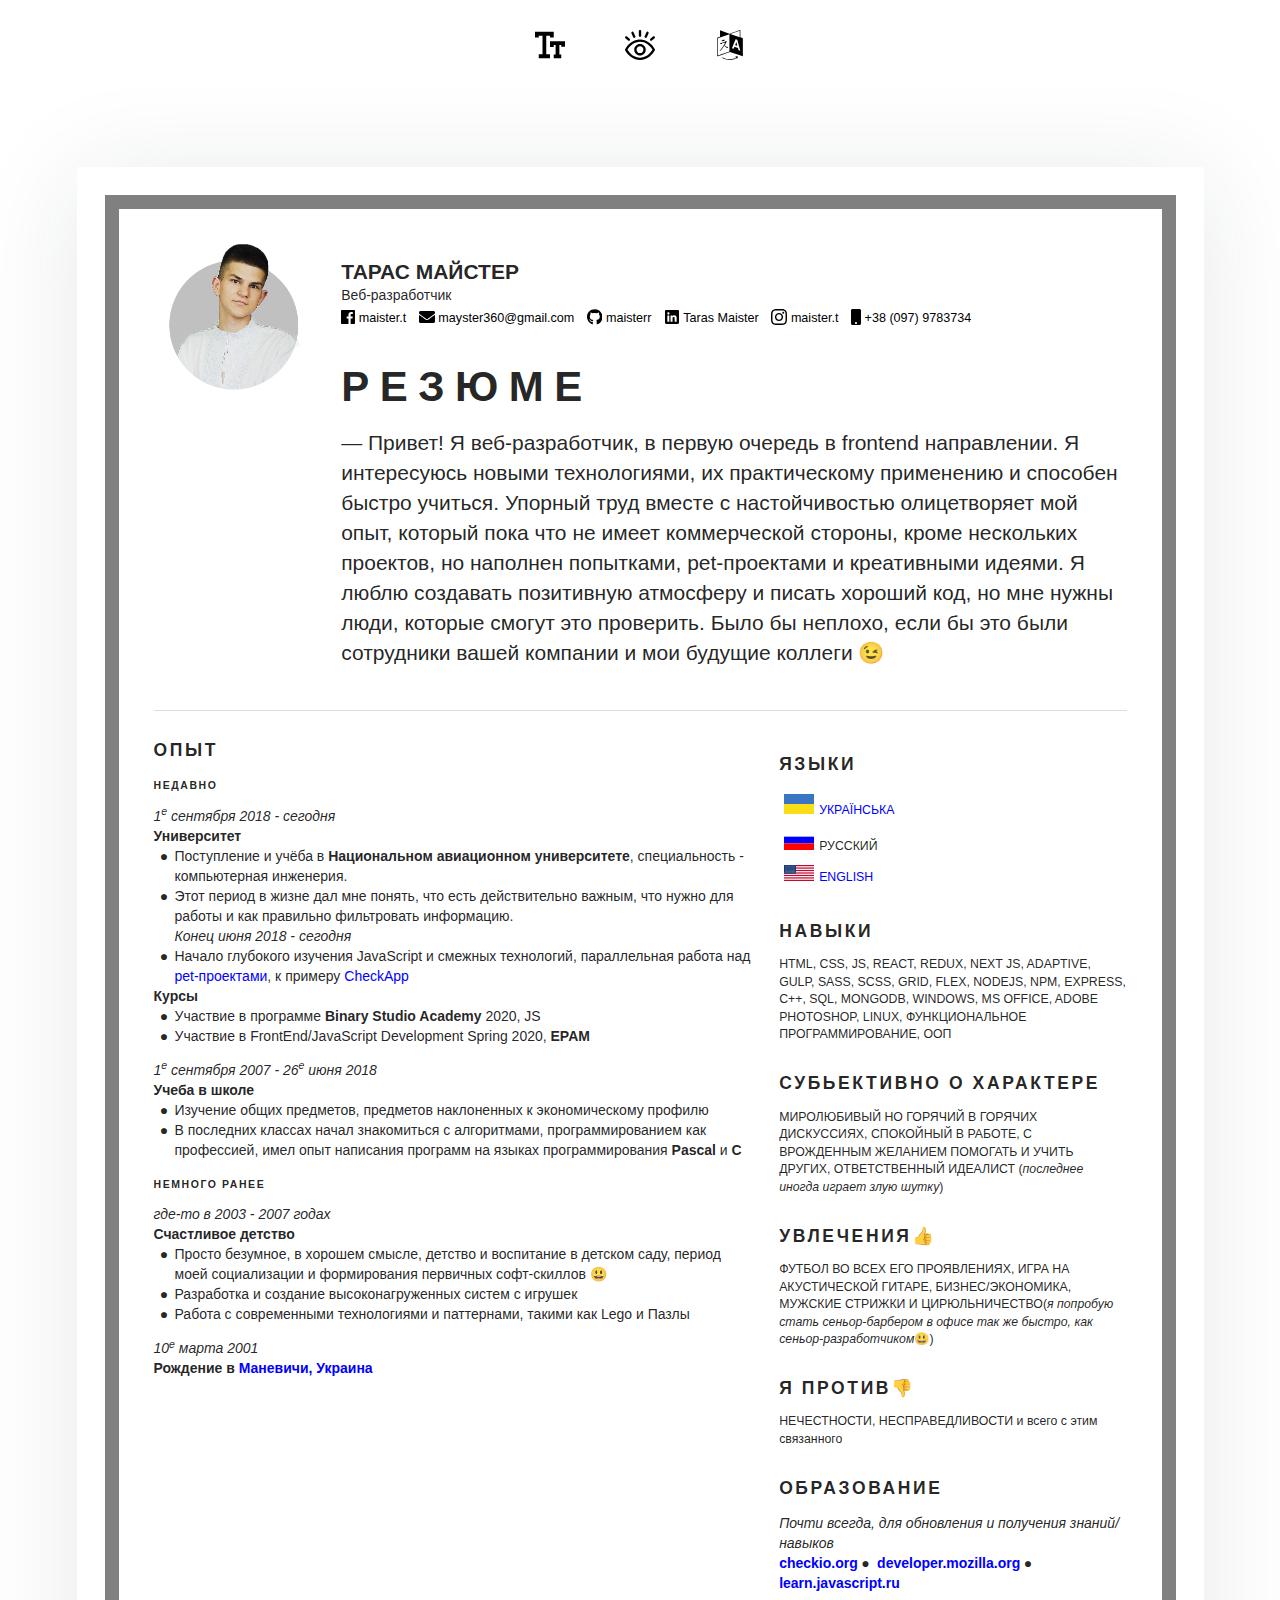
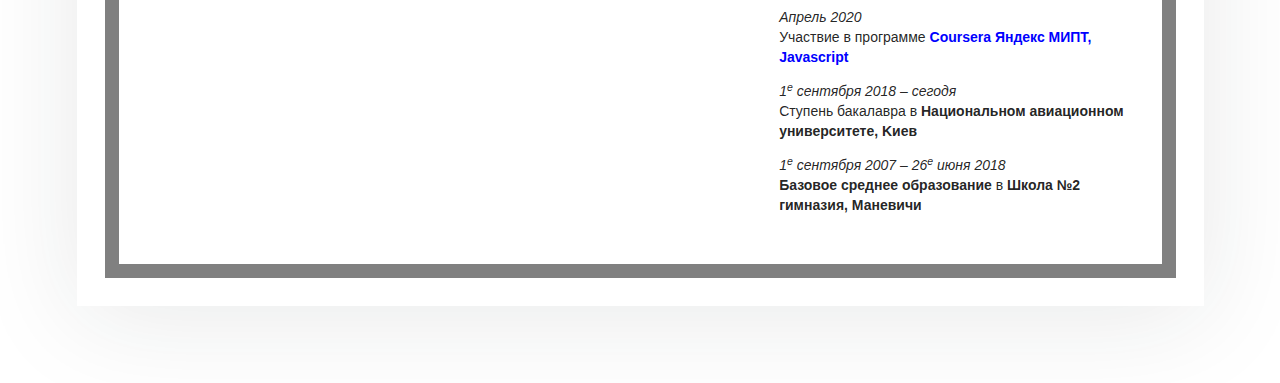
==== commit b51b2909: "update main description" ====
--- a/ru/index.html
+++ b/ru/index.html
@@ -12,8 +12,8 @@
     <meta name="twitter:card" content="summary_large_image">
     <meta name="viewport" content="width=device-width, initial-scale=1">
     <meta name="theme-color" content="white">
-    <meta property="og:description" content="&mdash; Привет! Я веб-разработчик, в первую очередь - фронтенд-инженер. Я интересуюсь всем и способен быстро учиться.
-Упорный труд вместе с настойчивостью и хорошими чертами лени олицетворяет мой опыт, который пока что не имеет коммерческой стороны, кроме нескольких проектов, но наполнен попытками, pet-проектами и креативными идеями. Я люблю создавать позитивную атмосферу и писать хороший код, но мне нужны люди, которые смогут это проверить. Было бы неплохо, если бы это были сотрудники вашей компании и мои будущие коллеги">
+    <meta property="og:description" content="&mdash; Привет! Я веб-разработчик, в первую очередь в frontend направлении. Я интересуюсь новыми технологиями, их практическому применению и способен быстро учиться.
+     Упорный труд вместе с настойчивостью олицетворяет мой опыт, который пока что не имеет коммерческой стороны, кроме нескольких проектов, но наполнен попытками, pet-проектами и креативными идеями. Я люблю создавать позитивную атмосферу и писать хороший код, но мне нужны люди, которые смогут это проверить. Было бы неплохо, если бы это были сотрудники вашей компании и мои будущие коллеги">
     <meta property="og:locale" content="ru_RU">
     <meta property="og:title" content="Тарас Майстер &mdash; Резюме">
     <meta property="og:type" content="website">
@@ -113,8 +113,8 @@
                 </div>
                 <div class="sixteen wide column">
                   <h2>Резюме</h2>
-                  <p>&mdash; Привет! Я веб-разработчик, в первую очередь - фронтенд-инженер. Я интересуюсь всем и способен быстро учиться.
-                    Упорный труд вместе с настойчивостью и хорошими чертами "белой" лени олицетворяет мой опыт, который пока что не имеет коммерческой стороны, кроме нескольких проектов, но наполнен попытками, pet-проектами и креативными идеями. Я люблю создавать позитивную атмосферу и писать хороший код, но мне нужны люди, которые смогут это проверить. Было бы неплохо, если бы это были сотрудники вашей компании и мои будущие коллеги &#128521;</p>
+                  <p>&mdash; Привет! Я веб-разработчик, в первую очередь в frontend направлении. Я интересуюсь новыми технологиями, их практическому применению и способен быстро учиться.
+                    Упорный труд вместе с настойчивостью олицетворяет мой опыт, который пока что не имеет коммерческой стороны, кроме нескольких проектов, но наполнен попытками, pet-проектами и креативными идеями. Я люблю создавать позитивную атмосферу и писать хороший код, но мне нужны люди, которые смогут это проверить. Было бы неплохо, если бы это были сотрудники вашей компании и мои будущие коллеги &#128521;</p>
                 </div>
               </div>
             </div>
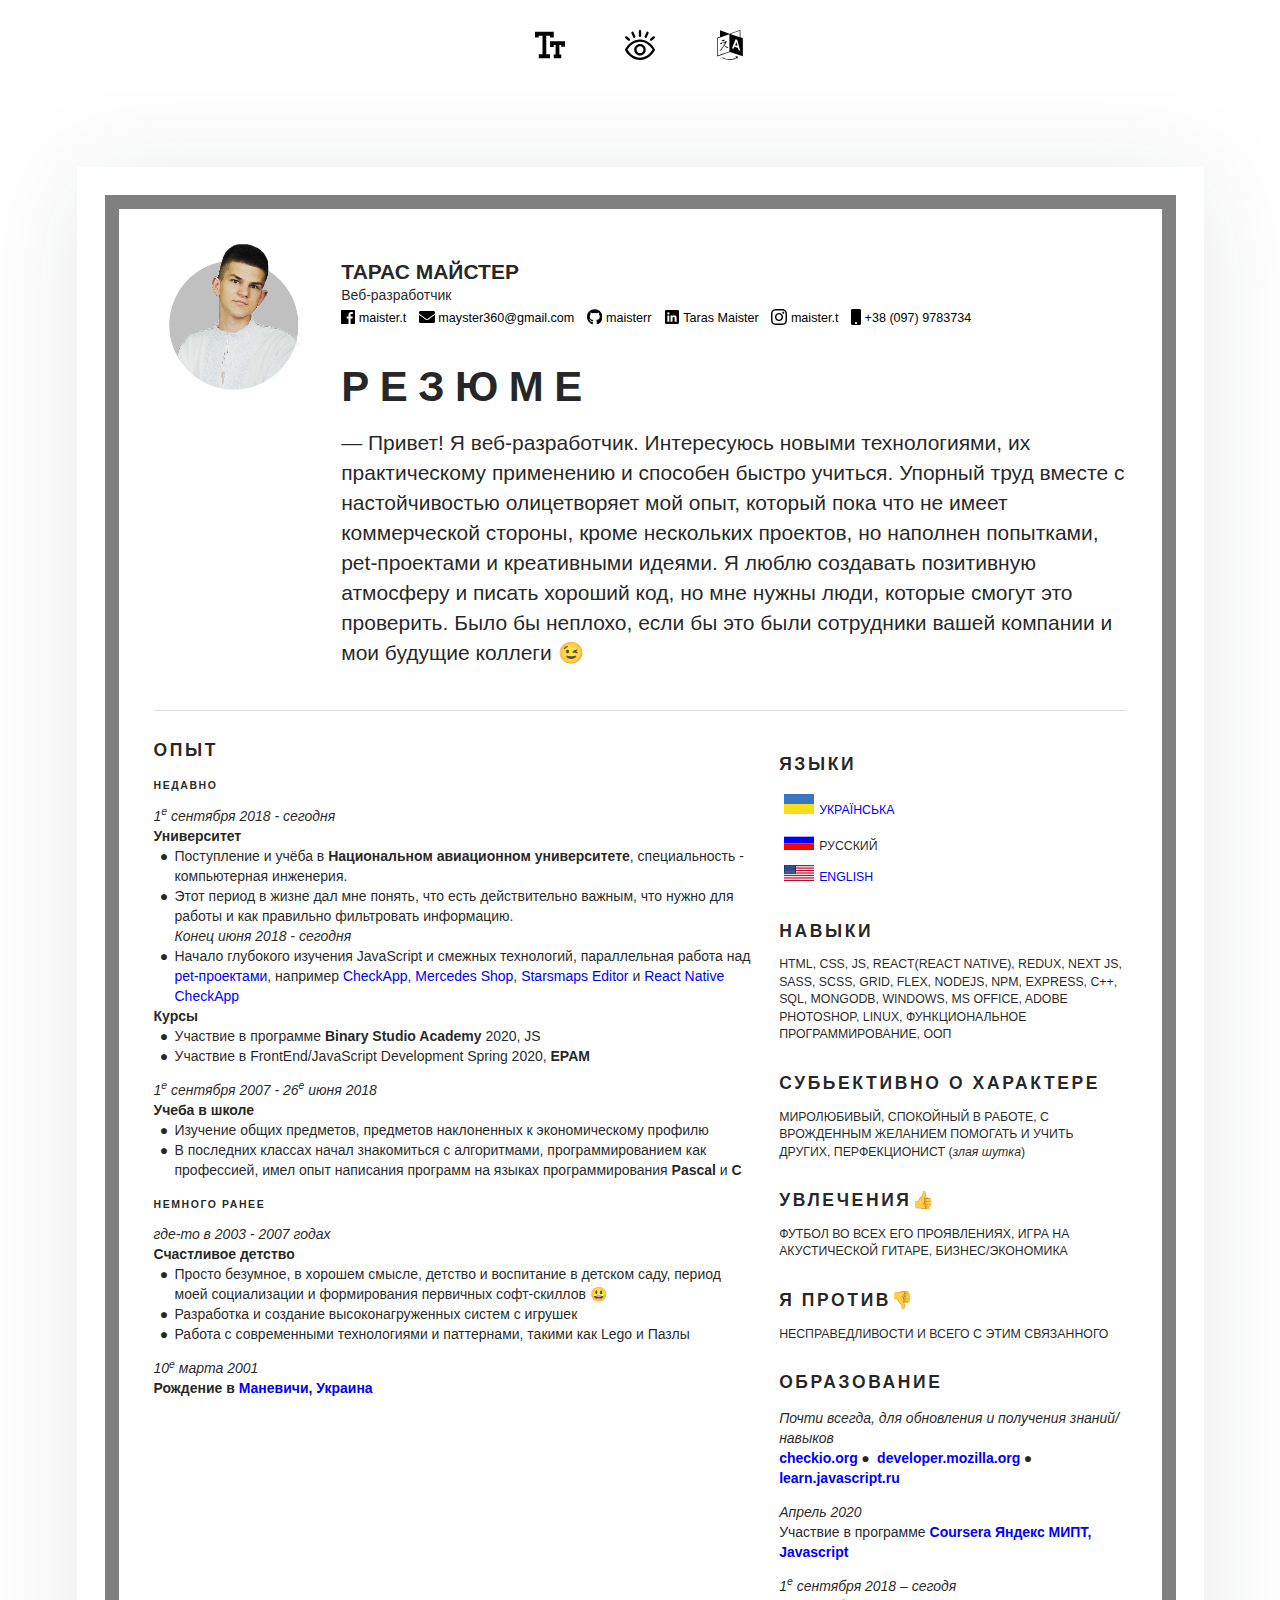
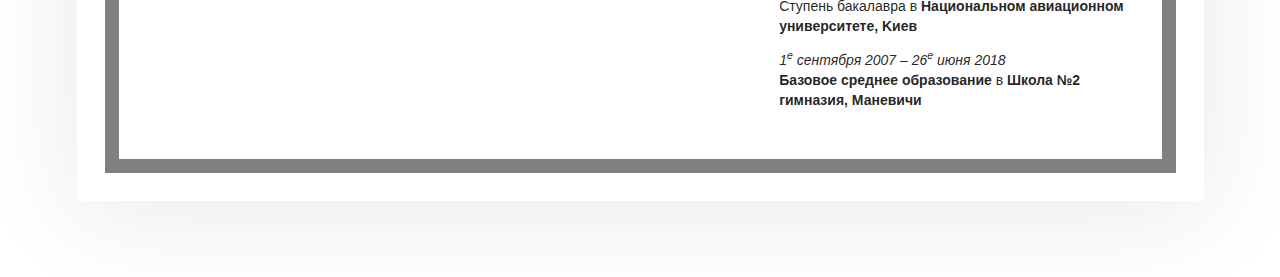
==== commit 62e3b59e: "add new information" ====
--- a/ru/index.html
+++ b/ru/index.html
@@ -12,7 +12,7 @@
     <meta name="twitter:card" content="summary_large_image">
     <meta name="viewport" content="width=device-width, initial-scale=1">
     <meta name="theme-color" content="white">
-    <meta property="og:description" content="&mdash; Привет! Я веб-разработчик, в первую очередь в frontend направлении. Я интересуюсь новыми технологиями, их практическому применению и способен быстро учиться.
+    <meta property="og:description" content="&mdash; Привет! Я веб-разработчик. Я интересуюсь новыми технологиями, их практическому применению и способен быстро учиться.
      Упорный труд вместе с настойчивостью олицетворяет мой опыт, который пока что не имеет коммерческой стороны, кроме нескольких проектов, но наполнен попытками, pet-проектами и креативными идеями. Я люблю создавать позитивную атмосферу и писать хороший код, но мне нужны люди, которые смогут это проверить. Было бы неплохо, если бы это были сотрудники вашей компании и мои будущие коллеги">
     <meta property="og:locale" content="ru_RU">
     <meta property="og:title" content="Тарас Майстер &mdash; Резюме">
@@ -113,7 +113,7 @@
                 </div>
                 <div class="sixteen wide column">
                   <h2>Резюме</h2>
-                  <p>&mdash; Привет! Я веб-разработчик, в первую очередь в frontend направлении. Я интересуюсь новыми технологиями, их практическому применению и способен быстро учиться.
+                  <p>&mdash; Привет! Я веб-разработчик. Интересуюсь новыми технологиями, их практическому применению и способен быстро учиться.
                     Упорный труд вместе с настойчивостью олицетворяет мой опыт, который пока что не имеет коммерческой стороны, кроме нескольких проектов, но наполнен попытками, pet-проектами и креативными идеями. Я люблю создавать позитивную атмосферу и писать хороший код, но мне нужны люди, которые смогут это проверить. Было бы неплохо, если бы это были сотрудники вашей компании и мои будущие коллеги &#128521;</p>
                 </div>
               </div>
@@ -136,7 +136,7 @@
                     <li>Поступление и учёба в <strong>Национальном авиационном университете</strong>, специальность - компьютерная инженерия.</li>
                     <li>Этот период в жизне дал мне понять, что есть действительно важным, что нужно для работы  и как правильно фильтровать информацию.</li>
                     <p><em>Конец июня 2018 - сегодня</em></p>
-                    <li>Начало глубокого изучения JavaScript и смежных технологий, параллельная работа над <a href="https://github.com/maisteRR?tab=repositories">pet-проектами</a>, к примеру <a href="https://github.com/maisteRR/checkApp">CheckApp</a></li>
+                    <li>Начало глубокого изучения JavaScript и смежных технологий, параллельная работа над <a target="_blank" href="https://github.com/maisteRR?tab=repositories">pet-проектами</a>, например <a target="_blank" href="https://maistercheckapp.herokuapp.com">CheckApp</a>, <a target="_blank" href="https://mercedesshop.herokuapp.com">Mercedes Shop</a>,  <a target="_blank" href="http://starsmaps.herokuapp.com/editor">Starsmaps Editor</a> и <a target="_blank" href="https://appetize.io/app/19wju0crb3acv0rdtg2j73radm">React Native CheckApp</a></li>
                   </ul>
                   <p><strong>Курсы</strong></p>
                   <ul>
@@ -181,19 +181,19 @@
               </section>
               <section>
                 <h3>Навыки</h3>
-                <p class="tags small">HTML, CSS, JS, REACT, REDUX, NEXT JS, ADAPTIVE, GULP, SASS, SCSS, GRID, FLEX, NODEJS, NPM, EXPRESS, C++, SQL, MONGODB, WINDOWS, MS OFFICE, ADOBE PHOTOSHOP, LINUX, ФУНКЦИОНАЛЬНОЕ ПРОГРАММИРОВАНИЕ, OOП</p>
+                <p class="tags small">HTML, CSS, JS, REACT(REACT NATIVE), REDUX, NEXT JS, SASS, SCSS, GRID, FLEX, NODEJS, NPM, EXPRESS, C++, SQL, MONGODB, WINDOWS, MS OFFICE, ADOBE PHOTOSHOP, LINUX, ФУНКЦИОНАЛЬНОЕ ПРОГРАММИРОВАНИЕ, OOП</p>
               </section>
               <section>
                 <h3>Субьективно о характере</h3>
-                <p class="tags small">МИРОЛЮБИВЫЙ НО ГОРЯЧИЙ В ГОРЯЧИХ ДИСКУССИЯХ, СПОКОЙНЫЙ В РАБОТЕ, С ВРОЖДЕННЫМ ЖЕЛАНИЕМ ПОМОГАТЬ И УЧИТЬ ДРУГИХ, ОТВЕТСТВЕННЫЙ ИДЕАЛИСТ (<em>последнее иногда играет злую шутку</em>)</p>
+                <p class="tags small">МИРОЛЮБИВЫЙ, СПОКОЙНЫЙ В РАБОТЕ, С ВРОЖДЕННЫМ ЖЕЛАНИЕМ ПОМОГАТЬ И УЧИТЬ ДРУГИХ, ПЕРФЕКЦИОНИСТ (<em>злая шутка</em>)</p>
               </section>
               <section>
                 <h3>Увлечения&#128077;</h3>
-                <p class="tags small">ФУТБОЛ ВО ВСЕХ ЕГО ПРОЯВЛЕНИЯХ, ИГРА НА АКУСТИЧЕСКОЙ ГИТАРЕ, БИЗНЕС/ЭКОНОМИКА, МУЖСКИЕ СТРИЖКИ И ЦИРЮЛЬНИЧЕСТВО(<em>я попробую стать сеньор-барбером в офисе так же быстро, как сеньор-разработчиком</em>&#128515;)</p>
+                <p class="tags small">ФУТБОЛ ВО ВСЕХ ЕГО ПРОЯВЛЕНИЯХ, ИГРА НА АКУСТИЧЕСКОЙ ГИТАРЕ, БИЗНЕС/ЭКОНОМИКА</p>
               </section>
               <section>
                 <h3>Я против&#128078;</h3>
-                <p class="tags small">НЕЧЕСТНОСТИ, НЕСПРАВЕДЛИВОСТИ и всего с этим связанного</p>
+                <p class="tags small">НЕСПРАВЕДЛИВОСТИ И ВСЕГО С ЭТИМ СВЯЗАННОГО</p>
               </section>
               <section>
                 <h3>Образование</h3>
